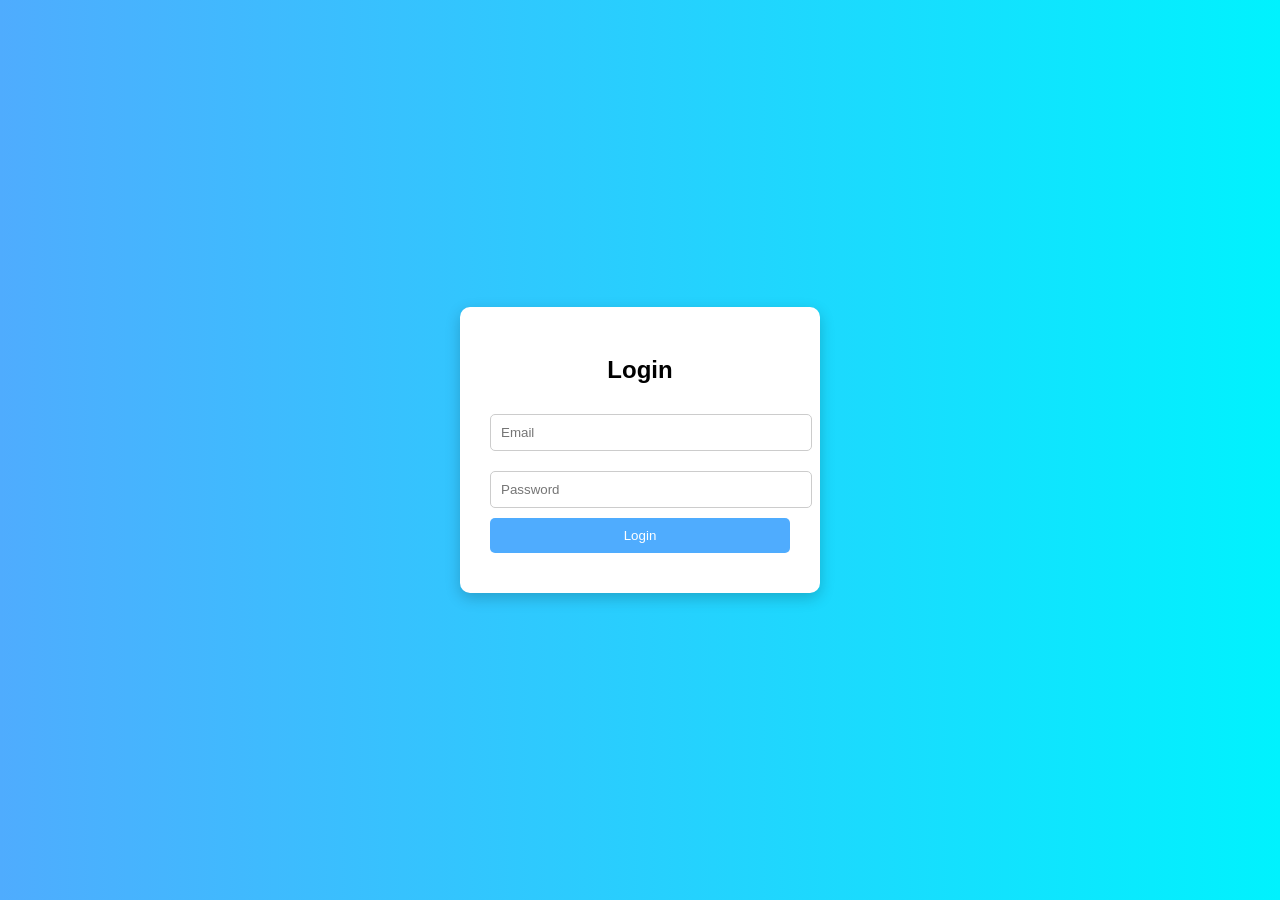
==== index.html @ dbb13f22 "Add files via upload" ====
<!DOCTYPE html> 
<html> 
<head> 
  <title>Login</title> 
  <style> 
    body { 
      font-family: Arial; 
      background: linear-gradient(to right, #4facfe, #00f2fe); 
      display: flex; 
      justify-content: center; 
      align-items: center; 
      height: 100vh; 
      margin: 0; 
    } 
 
    .login-box { 
      background: white; 
      padding: 30px; 
      border-radius: 10px; 
      width: 300px; 
      box-shadow: 0 5px 15px rgba(0,0,0,0.2); 
      text-align: center; 
    } 
 
    h2 { 
      margin-bottom: 20px; 
    } 
 
    input { 
      width: 100%; 
      padding: 10px; 
      margin: 10px 0; 
      border-radius: 5px; 
      border: 1px solid #ccc; 
    } 
 
    button { 
      width: 100%; 
      padding: 10px; 
      background: #4facfe; 
      color: white; 
      border: none; 
      border-radius: 5px; 
      cursor: pointer; 
    } 
 
    button:hover { 
      background: #00c6ff; 
    } 
 
    .msg { 
      margin-top: 10px; 
      font-size: 14px; 
      color: red; 
    } 
  </style> 
</head> 
 
<body> 
 
<div class="login-box"> 
  <h2>Login</h2> 
 
  <form id="loginForm"> 
    <input type="email" id="email" placeholder="Email" required /> 
    <input type="password" id="password" placeholder="Password" required /> 
    <button type="submit">Login</button> 
  </form> 
 
  <div class="msg" id="message"></div> 
</div> 
 
<script>
document.getElementById("loginForm").addEventListener("submit", function(e) {
  e.preventDefault();

  const email = document.getElementById("email").value.trim();
  const password = document.getElementById("password").value.trim();
  const message = document.getElementById("message");

  
  const correctEmail = "admin@gmail.com";
  const correctPassword = "1234";

  if (email === correctEmail && password === correctPassword) {
    message.style.color = "green";
    message.innerText = "Login Successful!";

    // Redirect to next page
    setTimeout(() => {
      window.location.href = "modulus.html"; // change to your next page
    }, 1000);

  } else {
    message.style.color = "red";
    message.innerText = "Invalid Email or Password";
  }
});
</script>
 
</body> 
</html>
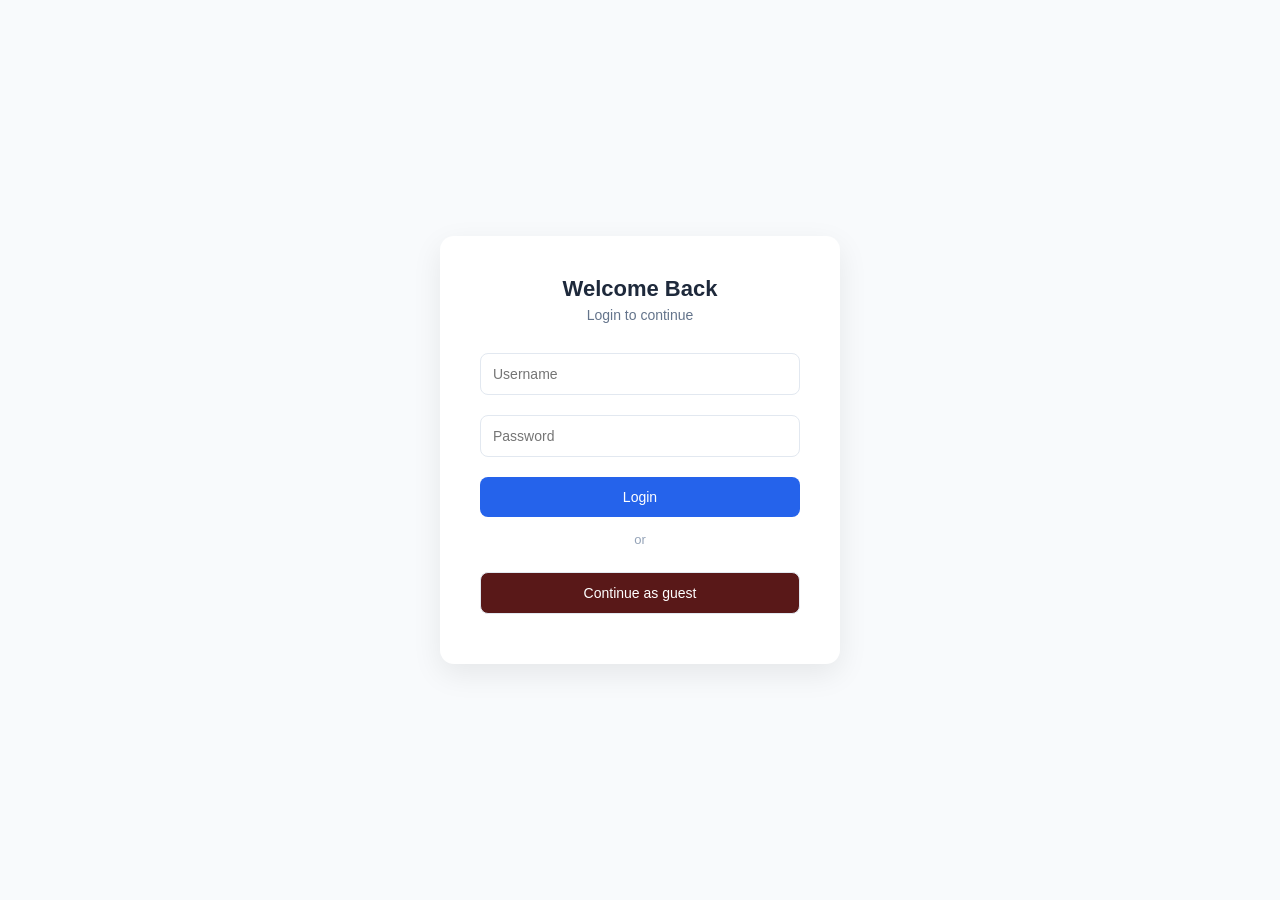
==== commit d3502c85: "Add files via upload" ====
--- a/index.html
+++ b/index.html
@@ -1,102 +1,35 @@
-<!DOCTYPE html> 
-<html> 
-<head> 
-  <title>Login</title> 
-  <style> 
-    body { 
-      font-family: Arial; 
-      background: linear-gradient(to right, #4facfe, #00f2fe); 
-      display: flex; 
-      justify-content: center; 
-      align-items: center; 
-      height: 100vh; 
-      margin: 0; 
-    } 
- 
-    .login-box { 
-      background: white; 
-      padding: 30px; 
-      border-radius: 10px; 
-      width: 300px; 
-      box-shadow: 0 5px 15px rgba(0,0,0,0.2); 
-      text-align: center; 
-    } 
- 
-    h2 { 
-      margin-bottom: 20px; 
-    } 
- 
-    input { 
-      width: 100%; 
-      padding: 10px; 
-      margin: 10px 0; 
-      border-radius: 5px; 
-      border: 1px solid #ccc; 
-    } 
- 
-    button { 
-      width: 100%; 
-      padding: 10px; 
-      background: #4facfe; 
-      color: white; 
-      border: none; 
-      border-radius: 5px; 
-      cursor: pointer; 
-    } 
- 
-    button:hover { 
-      background: #00c6ff; 
-    } 
- 
-    .msg { 
-      margin-top: 10px; 
-      font-size: 14px; 
-      color: red; 
-    } 
-  </style> 
-</head> 
- 
-<body> 
- 
-<div class="login-box"> 
-  <h2>Login</h2> 
- 
-  <form id="loginForm"> 
-    <input type="email" id="email" placeholder="Email" required /> 
-    <input type="password" id="password" placeholder="Password" required /> 
-    <button type="submit">Login</button> 
-  </form> 
- 
-  <div class="msg" id="message"></div> 
-</div> 
- 
-<script>
-document.getElementById("loginForm").addEventListener("submit", function(e) {
-  e.preventDefault();
+<!DOCTYPE html>
+<html>
+<head>
+    <title>Dashboard</title>
+    <link rel="stylesheet" href="style.css">
+</head>
 
-  const email = document.getElementById("email").value.trim();
-  const password = document.getElementById("password").value.trim();
-  const message = document.getElementById("message");
+<body onload="checkLogin(); showRole();">
 
-  
-  const correctEmail = "admin@gmail.com";
-  const correctPassword = "1234";
+<div class="sidebar">
+    <h2>📊 Dashboard</h2>
+    <a href="index.html">🏠 Home</a>
+    <a href="attendance.html">📅 Attendance</a>
+    <a href="reports.html">📊 Reports</a>
+    <a href="students.html">👤 Students</a>
+</div>
 
-  if (email === correctEmail && password === correctPassword) {
-    message.style.color = "green";
-    message.innerText = "Login Successful!";
+<div class="main">
 
-    // Redirect to next page
-    setTimeout(() => {
-      window.location.href = "modulus.html"; // change to your next page
-    }, 1000);
+    <div class="header">
+        <h1>Dashboard</h1>
+        <button onclick="logout()">Logout</button>
+    </div>
 
-  } else {
-    message.style.color = "red";
-    message.innerText = "Invalid Email or Password";
-  }
-});
-</script>
- 
-</body> 
+    <div class="card">
+        <h3 id="roleText"></h3>
+        <p>Welcome back 👋</p>
+    </div>
+
+</div>
+
+<script src="script.js"></script>
+
+</body>
 </html>
--- a/style.css
+++ b/style.css
@@ -0,0 +1,272 @@
+/* ---------- RESET ---------- */
+* {
+    margin: 0;
+    padding: 0;
+    box-sizing: border-box;
+    font-family: 'Inter', 'Segoe UI', sans-serif;
+}
+
+/* ---------- BODY ---------- */
+body {
+    display: flex;
+    background: #f1f5f9;
+    color: #1e293b;
+}
+
+/* ---------- SIDEBAR ---------- */
+.sidebar {
+    width: 230px;
+    background: #0f172a;
+    color: white;
+    height: 100vh;
+    padding: 25px;
+}
+
+.sidebar h2 {
+    margin-bottom: 40px;
+    font-size: 20px;
+}
+
+.sidebar a {
+    display: block;
+    padding: 12px;
+    margin-bottom: 10px;
+    color: #cbd5e1;
+    text-decoration: none;
+    border-radius: 8px;
+    transition: 0.2s;
+}
+
+.sidebar a:hover {
+    background: #1e293b;
+    color: white;
+}
+
+/* ---------- MAIN ---------- */
+.main {
+    flex: 1;
+    padding: 30px;
+}
+
+/* ---------- HEADER ---------- */
+.header {
+    display: flex;
+    justify-content: space-between;
+    align-items: center;
+    margin-bottom: 25px;
+}
+
+.header h1 {
+    font-size: 22px;
+    font-weight: 600;
+}
+
+/* ---------- BUTTON ---------- */
+button {
+    padding: 8px 14px;
+    border-radius: 8px;
+    border: none;
+    cursor: pointer;
+    background: #2563eb;
+    color: white;
+    font-size: 14px;
+}
+
+button:hover {
+    background: #1d4ed8;
+}
+
+/* ---------- CARD ---------- */
+.card {
+    background: white;
+    border-radius: 12px;
+    padding: 20px;
+    margin-top: 20px;
+    box-shadow: 0 4px 12px rgba(0,0,0,0.05);
+}
+
+/* ---------- TABLE ---------- */
+table {
+    width: 100%;
+    border-collapse: collapse;
+}
+
+th {
+    text-align: left;
+    padding: 12px;
+    font-size: 14px;
+    color: #64748b;
+}
+
+td {
+    padding: 12px;
+    border-top: 1px solid #e2e8f0;
+}
+
+/* ---------- INPUT ---------- */
+input {
+    padding: 10px;
+    border-radius: 8px;
+    border: 1px solid #cbd5e1;
+    margin-right: 10px;
+}
+
+/* ---------- LOGIN PAGE ---------- */
+.login-body {
+    display: flex;
+    justify-content: center;
+    align-items: center;
+    height: 100vh;
+}
+
+.login-card {
+    background: white;
+    padding: 35px;
+    border-radius: 14px;
+    width: 320px;
+    box-shadow: 0 10px 30px rgba(0,0,0,0.1);
+}
+
+.login-card h1 {
+    margin-bottom: 20px;
+}
+
+.login-card button {
+    width: 100%;
+}
+
+.error {
+    color: red;
+    margin-top: 10px;
+}
+
+/* ---------- LOGIN PAGE ---------- */
+.login-page {
+    height: 100vh;
+    display: flex;
+    justify-content: center;
+    align-items: center;
+    background: #f8fafc;
+}
+
+/* ---------- WRAPPER ---------- */
+.login-wrapper {
+    width: 100%;
+    max-width: 400px;
+}
+
+/* ---------- LOGIN BOX ---------- */
+.login-box {
+    background: white;
+    padding: 40px;
+    border-radius: 14px;
+    box-shadow: 0 10px 30px rgba(0,0,0,0.08);
+    text-align: center;
+}
+
+/* ---------- TITLE ---------- */
+.login-box h1 {
+    font-size: 22px;
+    margin-bottom: 5px;
+}
+
+.sub {
+    font-size: 14px;
+    color: #64748b;
+    margin-bottom: 20px;
+}
+
+/* ---------- INPUT ---------- */
+.login-box input {
+    width: 100%;
+    padding: 12px;
+    margin: 10px 0;
+    border-radius: 8px;
+    border: 1px solid #e2e8f0;
+    font-size: 14px;
+}
+
+.login-box input:focus {
+    border-color: #2563eb;
+    outline: none;
+}
+
+/* ---------- BUTTONS ---------- */
+.primary-btn {
+    width: 100%;
+    padding: 12px;
+    margin-top: 10px;
+    border-radius: 8px;
+    border: none;
+    background: #2563eb;
+    color: white;
+    font-weight: 500;
+    cursor: pointer;
+}
+
+.primary-btn:hover {
+    background: #1d4ed8;
+}
+
+.secondary-btn {
+    width: 100%;
+    padding: 12px;
+    margin-top: 10px;
+    border-radius: 8px;
+    border: 1px solid #e2e8f0;
+    background: rgb(89, 24, 24);
+    cursor: pointer;
+}
+
+/* ---------- DIVIDER ---------- */
+.divider {
+    margin: 15px 0;
+    color: #94a3b8;
+    font-size: 13px;
+}
+
+/* ---------- ERROR ---------- */
+.error {
+    color: red;
+    font-size: 13px;
+    margin-top: 10px;
+}
+/* ---------- STUDENT FORM ---------- */
+.student-form {
+    margin-bottom: 20px;
+}
+
+.student-form input {
+    padding: 10px;
+    width: 250px;
+    border-radius: 8px;
+    border: 1px solid #cbd5e1;
+}
+
+.student-form button {
+    margin-left: 10px;
+}
+
+/* ---------- TABLE IMPROVEMENT ---------- */
+table {
+    width: 100%;
+}
+
+th {
+    text-align: left;
+    color: #64748b;
+    font-size: 14px;
+}
+
+td {
+    padding: 12px;
+}
+
+/* ---------- DELETE BUTTON ---------- */
+.danger {
+    background: #ef4444;
+}
+
+.danger:hover {
+    background: #dc2626;
+}
